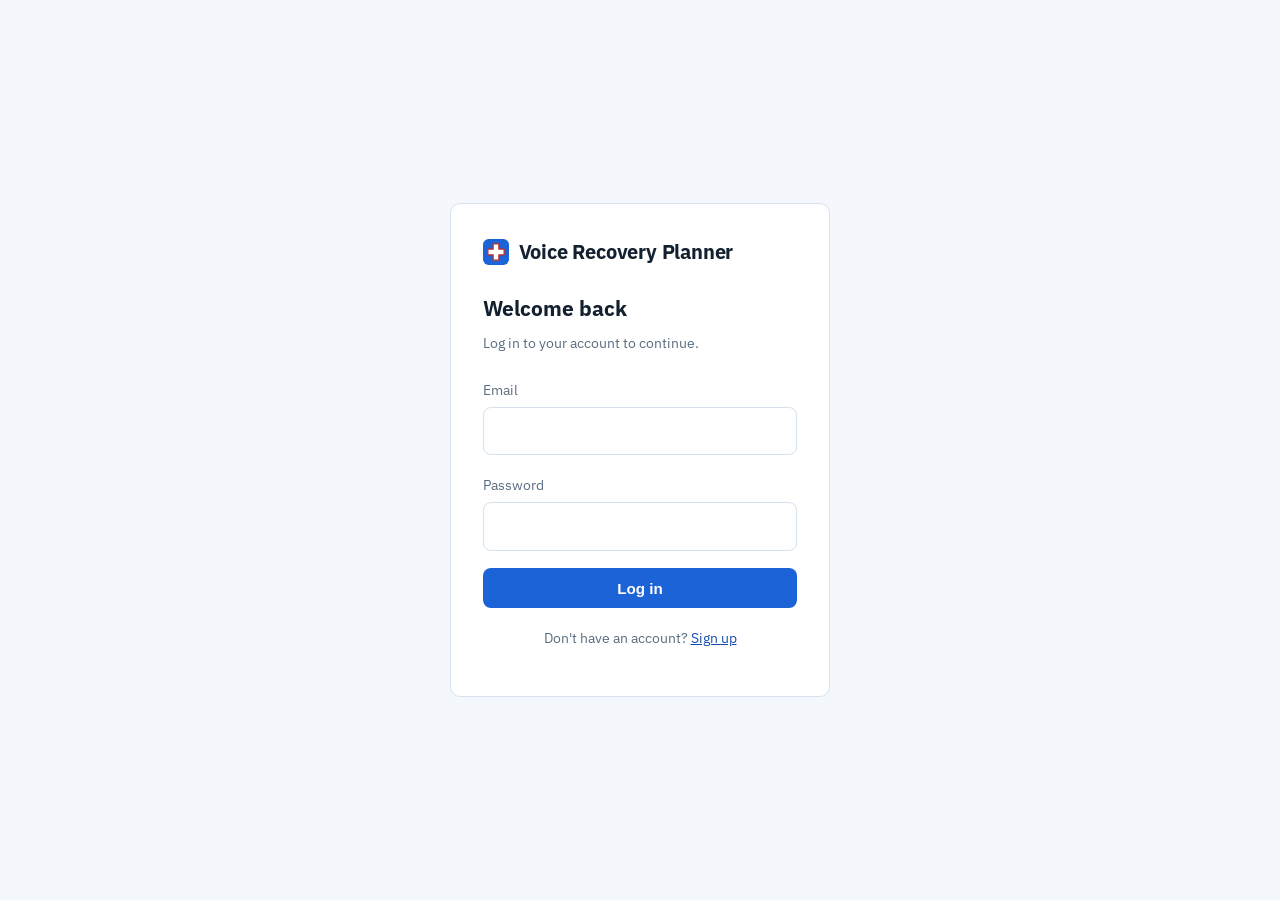
==== account/index.html @ 819eb89f "Add a login-based account version at /account/ for real usage analytics New /account/ folder mirrors" ====
<!doctype html>
<html lang="en">
<head>
<meta charset="UTF-8">
<meta name="viewport" content="width=device-width, initial-scale=1.0">
<title>Voice Recovery Planner</title>
<meta name="description" content="A daily companion app for life after laryngectomy — voice tracking, device care, appointments, medications, and recovery milestones.">
<link rel="icon" type="image/svg+xml" href="favicon.svg">
<link rel="preconnect" href="https://fonts.googleapis.com">
<link rel="preconnect" href="https://fonts.gstatic.com" crossorigin>
<link href="https://fonts.googleapis.com/css2?family=IBM+Plex+Mono:wght@400;500;600&family=IBM+Plex+Sans:wght@400;500;600;700&display=swap" rel="stylesheet">
<link rel="stylesheet" href="style.css?v=18">
<script>
  if (!localStorage.getItem("vrpAccountToken")) {
    location.href = "login.html";
  }
</script>
</head>
<body>

<header class="app-header">
  <div class="wrap">
    <div class="profile-lockup">
      <button class="avatar profile-nav-link" data-jump="profile" aria-label="My Profile">
        <svg width="14" height="14" viewBox="0 0 24 24" aria-hidden="true">
          <circle cx="12" cy="8" r="4" fill="currentColor"/>
          <path d="M4,21 C4,16 7.5,13.5 12,13.5 C16.5,13.5 20,16 20,21" fill="currentColor"/>
        </svg>
      </button>
      <nav class="profile-nav">
        <button class="profile-nav-link" data-jump="profile">My Profile</button>
        <button class="profile-nav-link" data-jump="wellbeing">Wellbeing</button>
      </nav>
    </div>
    <span class="logo-lockup">
      <svg width="26" height="26" viewBox="0 0 64 64" aria-hidden="true">
        <rect width="64" height="64" rx="14" fill="var(--accent)"/>
        <path d="M25,12 H39 V25 H52 V39 H39 V52 H25 V39 H12 V25 H25 Z"
              fill="#ffffff" stroke="var(--heartbeat)" stroke-width="3" stroke-linejoin="round"/>
      </svg>
      <span class="title">Voice Recovery Planner</span>
    </span>
  </div>
</header>
<canvas id="ecg-canvas"></canvas>

<div class="reminders-bar">
  <div class="wrap">
    <span class="status-line">
      <span id="reminders-dot" class="status-dot"></span>
      <span id="reminders-status">Reminders are off</span>
    </span>
    <button id="reminders-toggle" class="save-btn small">Enable reminders</button>
  </div>
</div>

<nav class="tabs">
  <div class="wrap tabs-scroll">
    <button class="tab tab-hidden" data-tab="profile">Profile</button>
    <button class="tab" data-tab="device">Device Care</button>
    <button class="tab" data-tab="appointments">Appointments &amp; Medications</button>
    <button class="tab active" data-tab="daily">Daily Tracker</button>
    <button class="tab" data-tab="dietary">Dietary</button>
    <button class="tab" data-tab="bloodwork">Bloodwork</button>
    <button class="tab" data-tab="journal">Symptom Journal</button>
    <button class="tab" data-tab="wellbeing">Wellbeing</button>
    <button class="tab" data-tab="milestones">Milestones</button>
    <button class="tab" data-tab="caregiver">Caregiver Log</button>
    <button class="tab" data-tab="tracking">Tracking</button>
  </div>
</nav>

<main class="wrap">

  <!-- PROFILE -->
  <section id="profile" class="panel">
    <h2>Profile</h2>
    <p class="subtitle">Background info worth having on hand — for new providers, or for you to look back on</p>

    <label class="field">Name <span class="field-optional">(optional — only used on the printed report)</span>
      <input type="text" id="profile-name" placeholder="Your name">
    </label>

    <p class="field-label">What led to your voice loss?</p>
    <div class="pill-group" id="profile-cause" data-group="profile-cause">
      <button data-value="Total Laryngectomy">Total Laryngectomy</button>
      <button data-value="Partial Laryngectomy">Partial Laryngectomy</button>
      <button data-value="Tracheostomy only">Tracheostomy only</button>
      <button data-value="Vocal Cord Paralysis">Vocal Cord Paralysis</button>
      <button data-value="Glossectomy / Oral Cancer Surgery">Glossectomy / Oral Cancer Surgery</button>
      <button data-value="ALS / Neurological">ALS / Neurological</button>
      <button data-value="Other">Other</button>
    </div>

    <label class="field">Diagnosis date
      <input type="date" id="profile-diagnosis-date">
    </label>
    <label class="field">Surgery / procedure date
      <input type="date" id="profile-surgery-date">
    </label>
    <label class="field">Tracheostomy date <span class="field-optional">(if different from surgery date)</span>
      <input type="date" id="profile-tracheostomy-date">
    </label>

    <p class="field-label">Current primary way you communicate</p>
    <div class="pill-group" id="profile-communication" data-group="profile-communication">
      <button data-value="Voice device (TEP)">Voice device (TEP)</button>
      <button data-value="Electrolarynx">Electrolarynx</button>
      <button data-value="Esophageal Speech">Esophageal Speech</button>
      <button data-value="ASL">ASL</button>
      <button data-value="Writing / notes app">Writing / notes app</button>
      <button data-value="Text-to-speech app">Text-to-speech app</button>
      <button data-value="Gestures">Gestures</button>
      <button data-value="Still learning">Still learning</button>
      <button data-value="Other">Other</button>
    </div>

    <label class="field">ENT / surgeon name &amp; phone
      <input type="text" id="profile-ent" placeholder="Dr. name, phone number">
    </label>
    <label class="field">Speech-language pathologist (SLP) name &amp; phone
      <input type="text" id="profile-slp" placeholder="Name, phone number">
    </label>
    <label class="field">Anything else your care team should know
      <textarea id="profile-notes" rows="4" placeholder="Allergies, other conditions, anything a new provider should know right away..."></textarea>
    </label>
    <button class="save-btn" data-save="profile">Save Profile</button>
  </section>

  <!-- DAILY VOICE & BREATHING TRACKER -->
  <section id="daily" class="panel active">
    <h2>Daily Voice &amp; Breathing Tracker</h2>
    <p class="subtitle">Track exercises, voicing time, and how your voice felt today</p>
    <label class="field">Date
      <input type="date" id="daily-date">
    </label>
    <div class="checklist" id="daily-checklist">
      <label><input type="checkbox" data-key="daily-diaphragmatic"> Diaphragmatic breathing</label>
      <label><input type="checkbox" data-key="daily-restperiod"> Voice rest period taken</label>
      <label><input type="checkbox" data-key="daily-pacing"> Practiced pacing / breath support while speaking</label>
      <label><input type="checkbox" data-key="daily-humming"> Humming or gentle voicing warm-up</label>
      <label><input type="checkbox" data-key="daily-therapy"> Speech therapy home exercises</label>
    </div>
    <p class="field-label">How did your voice feel today?</p>
    <div class="pill-group" id="daily-scale" data-group="daily-feel">
      <button data-value="Strained">Strained</button>
      <button data-value="Tired">Tired</button>
      <button data-value="Okay">Okay</button>
      <button data-value="Clear">Clear</button>
      <button data-value="Strong">Strong</button>
    </div>
    <label class="field">Notes
      <textarea id="daily-notes" rows="4" placeholder="Anything worth remembering about today..."></textarea>
    </label>
    <button class="save-btn" data-save="daily">Save Today's Entry</button>
    <div class="history" id="daily-history"></div>
  </section>

  <!-- DEVICE CARE SCHEDULE -->
  <section id="device" class="panel">
    <h2>Voice Device Care Schedule</h2>
    <p class="subtitle">Daily cleaning, weekly refurbishing, and resupply — never miss a step</p>

    <p class="field-label">Which device(s) do you use?</p>
    <div class="checklist" id="device-type-checklist">
      <label><input type="checkbox" data-key="devicetype-laryngectomy"> Laryngectomy (stoma / HME)</label>
      <label><input type="checkbox" data-key="devicetype-tep"> TEP (voice prosthesis)</label>
      <label><input type="checkbox" data-key="devicetype-avavoice"> Ava Voice</label>
      <label><input type="checkbox" data-key="devicetype-mira"> Mira</label>
    </div>

    <div class="card">
      <h3>Today</h3>
      <label><input type="checkbox" id="device-cleaned-today"> Cleaned overnight (before bed)</label>
    </div>

    <div class="card">
      <h3>This Week</h3>
      <div class="week-grid" id="device-week"></div>
    </div>

    <div class="card">
      <h3>Every 6 Months</h3>
      <label class="field">Last resupply ordered
        <input type="date" id="device-last-resupply">
      </label>
      <label class="field">Next resupply due
        <input type="date" id="device-next-resupply">
      </label>
    </div>

    <div class="card">
      <h3>Membrane Replacement (Ava Voice / Mira)</h3>
      <label class="field">Last replaced
        <input type="date" id="device-last-membrane">
      </label>
      <label class="field">Next due
        <input type="date" id="device-next-membrane">
      </label>
    </div>

    <div class="card">
      <h3>Unit Replacement (Ava Voice / Mira)</h3>
      <label class="field">Last replaced
        <input type="date" id="device-last-unit">
      </label>
      <label class="field">Next due
        <input type="date" id="device-next-unit">
      </label>
    </div>

    <label class="field">Device issue notes
      <textarea id="device-notes" rows="4" placeholder="Any issues with the device this week..."></textarea>
    </label>
    <button class="save-btn" data-save="device">Save</button>
  </section>

  <!-- DIETARY -->
  <section id="dietary" class="panel">
    <h2>Dietary</h2>
    <p class="subtitle">Track how you're getting nutrition today — by mouth, feeding tube, or IV</p>
    <label class="field">Date
      <input type="date" id="dietary-date">
    </label>
    <p class="field-label">Feeding method today</p>
    <div class="checklist" id="dietary-checklist">
      <label><input type="checkbox" data-key="dietary-mouth"> Feeding by mouth</label>
      <label><input type="checkbox" data-key="dietary-tube"> Feeding tube</label>
      <label><input type="checkbox" data-key="dietary-iv"> IV</label>
    </div>
    <label class="field">Notes (what/how much, tolerance, any issues)
      <textarea id="dietary-notes" rows="4" placeholder="What you ate or how feeding went today..."></textarea>
    </label>
    <button class="save-btn" data-save="dietary">Save Today's Entry</button>
    <div class="history" id="dietary-history"></div>
  </section>

  <!-- BLOODWORK -->
  <section id="bloodwork" class="panel">
    <h2>Bloodwork Tracking</h2>
    <p class="subtitle">Focused on anemia, thyroid, and vitamin/mineral/kidney (renal) function</p>
    <p class="field-label">Common tests worth asking your doctor about</p>
    <div class="checklist" id="bloodwork-checklist">
      <label><input type="checkbox" data-key="bloodwork-hgb"> Hemoglobin / Hematocrit (anemia)</label>
      <label><input type="checkbox" data-key="bloodwork-iron"> Iron / Ferritin</label>
      <label><input type="checkbox" data-key="bloodwork-b12"> Vitamin B12 / Folate</label>
      <label><input type="checkbox" data-key="bloodwork-vitd"> Vitamin D</label>
      <label><input type="checkbox" data-key="bloodwork-calcmag"> Calcium / Magnesium / Zinc</label>
      <label><input type="checkbox" data-key="bloodwork-tsh"> Thyroid function (TSH)</label>
      <label><input type="checkbox" data-key="bloodwork-renal"> Creatinine / eGFR / BUN (kidney/renal function)</label>
      <label><input type="checkbox" data-key="bloodwork-electrolytes"> Potassium / Sodium</label>
    </div>
    <div class="table-scroll">
      <table class="log-table" id="bloodwork-table">
        <thead><tr><th>Date</th><th>Test</th><th>Result</th><th>Normal range</th><th>Notes</th><th></th></tr></thead>
        <tbody></tbody>
      </table>
    </div>
    <button class="add-row-btn" data-add="bloodwork">+ Add result</button>
  </section>

  <!-- APPOINTMENTS & MEDICATIONS -->
  <section id="appointments" class="panel">
    <h2>Appointments &amp; Medications</h2>
    <p class="subtitle">ENT, oncology, speech-language pathology, and primary care — plus what you take, when, and any side effects</p>

    <h3>Appointments</h3>
    <div class="table-scroll">
      <table class="log-table" id="appointments-table">
        <thead><tr><th>Date</th><th>Provider / Type</th><th>Reason</th><th>Follow-up?</th><th></th></tr></thead>
        <tbody></tbody>
      </table>
    </div>
    <button class="add-row-btn" data-add="appointments">+ Add appointment</button>

    <h3>Medications</h3>
    <div class="table-scroll">
      <table class="log-table" id="medications-table">
        <thead><tr><th>Medication</th><th>Dose</th><th>Time</th><th>Taken</th><th>Notes</th><th></th></tr></thead>
        <tbody></tbody>
      </table>
    </div>
    <button class="add-row-btn" data-add="medications">+ Add medication</button>
  </section>

  <!-- SYMPTOM JOURNAL -->
  <section id="journal" class="panel">
    <h2>Symptom &amp; Side-Effect Journal</h2>
    <p class="subtitle">One entry per day — track what you notice and how it changes</p>
    <label class="field">Date
      <input type="date" id="journal-date">
    </label>
    <label class="field">What did you notice?
      <textarea id="journal-noticed" rows="3"></textarea>
    </label>
    <p class="field-label">Severity</p>
    <div class="pill-group" id="journal-severity" data-group="journal-severity">
      <button data-value="Mild">Mild</button>
      <button data-value="Moderate">Moderate</button>
      <button data-value="Concerning">Concerning</button>
      <button data-value="Call the doctor">Call the doctor</button>
    </div>
    <label class="field">What helped?
      <textarea id="journal-helped" rows="3"></textarea>
    </label>
    <p class="field-label">Red flags to watch for (per your care team's guidance)</p>
    <div class="checklist">
      <label><input type="checkbox" data-key="journal-flag-1"> Fever, unusual pain, or swelling around the stoma</label>
      <label><input type="checkbox" data-key="journal-flag-2"> Sudden change in breathing or difficulty clearing secretions</label>
      <label><input type="checkbox" data-key="journal-flag-3"> Signs of infection or bleeding</label>
    </div>
    <button class="save-btn" data-save="journal">Save Entry</button>
    <div class="history" id="journal-history"></div>
  </section>

  <!-- WELLBEING -->
  <section id="wellbeing" class="panel">
    <h2>Emotional Wellbeing</h2>
    <p class="subtitle">Whatever led here — an accident, cancer, or anything else — adjusting to a new voice or a new life is part of recovery too</p>

    <div class="resource-card">
      <h3>If you're in crisis right now</h3>
      <ul>
        <li><strong>Call or text 988</strong> — Suicide &amp; Crisis Lifeline, free and available 24/7. Texting works when speaking is hard.</li>
        <li><strong>Text HOME to 741741</strong> — Crisis Text Line, 24/7, text-only.</li>
        <li><strong>Call 911</strong> or go to your nearest ER for a medical emergency.</li>
      </ul>
      <h3>More support</h3>
      <ul>
        <li>American Cancer Society 24/7 Helpline — 1-800-227-2345</li>
        <li>CancerCare (free counseling &amp; support groups) — 1-800-813-4673</li>
        <li>NAMI HelpLine (mental health, any cause) — 1-800-950-6264</li>
        <li>WebWhispers — free online community for laryngectomees (webwhispers.org)</li>
        <li>SPOHNC — Support for People with Oral and Head and Neck Cancer (spohnc.org)</li>
      </ul>
      <p class="resource-note">This app doesn't replace professional care. If you're worried, reach out to your care team or one of the resources above.</p>
    </div>

    <label class="field">Date
      <input type="date" id="wellbeing-date">
    </label>

    <p class="field-label">Overall mood today</p>
    <div class="pill-group" id="wellbeing-mood" data-group="wellbeing-mood">
      <button data-value="Struggling">Struggling</button>
      <button data-value="Low">Low</button>
      <button data-value="Okay">Okay</button>
      <button data-value="Good">Good</button>
      <button data-value="Strong">Strong</button>
    </div>

    <p class="field-label">What's weighing on you today?</p>
    <div class="checklist" id="wellbeing-weighing-checklist">
      <label><input type="checkbox" data-key="wellbeing-weighing-isolation"> Isolation or loneliness</label>
      <label><input type="checkbox" data-key="wellbeing-weighing-grief"> Grief about the changes</label>
      <label><input type="checkbox" data-key="wellbeing-weighing-anxiety"> Anxiety about health or scans</label>
      <label><input type="checkbox" data-key="wellbeing-weighing-communication"> Frustration communicating</label>
      <label><input type="checkbox" data-key="wellbeing-weighing-recurrence"> Fear of recurrence</label>
      <label><input type="checkbox" data-key="wellbeing-weighing-bodyimage"> Body image</label>
      <label><input type="checkbox" data-key="wellbeing-weighing-financial"> Financial stress</label>
      <label><input type="checkbox" data-key="wellbeing-weighing-sleep"> Sleep trouble</label>
      <label><input type="checkbox" data-key="wellbeing-weighing-relationship"> Relationship strain</label>
      <label><input type="checkbox" data-key="wellbeing-weighing-other"> Other</label>
    </div>

    <p class="field-label">What helped today?</p>
    <div class="checklist" id="wellbeing-helped-checklist">
      <label><input type="checkbox" data-key="wellbeing-helped-talked"> Talked with someone</label>
      <label><input type="checkbox" data-key="wellbeing-helped-group"> Support group</label>
      <label><input type="checkbox" data-key="wellbeing-helped-therapy"> Therapy or counseling</label>
      <label><input type="checkbox" data-key="wellbeing-helped-meditation"> Meditation or prayer</label>
      <label><input type="checkbox" data-key="wellbeing-helped-activity"> Physical activity</label>
      <label><input type="checkbox" data-key="wellbeing-helped-creative"> Creative outlet</label>
      <label><input type="checkbox" data-key="wellbeing-helped-rest"> Rest</label>
      <label><input type="checkbox" data-key="wellbeing-helped-outdoors"> Time outdoors</label>
      <label><input type="checkbox" data-key="wellbeing-helped-other"> Other</label>
    </div>

    <label class="field">One good thing about today
      <textarea id="wellbeing-good-thing" rows="2" placeholder="Even something small counts..."></textarea>
    </label>
    <label class="field">Notes
      <textarea id="wellbeing-notes" rows="4" placeholder="Whatever's on your mind..."></textarea>
    </label>

    <p class="field-label">Please check in with your care team or a crisis line above if you notice</p>
    <div class="checklist">
      <label><input type="checkbox" data-key="wellbeing-flag-1"> Thoughts of harming yourself or ending your life</label>
      <label><input type="checkbox" data-key="wellbeing-flag-2"> Overwhelming hopelessness</label>
      <label><input type="checkbox" data-key="wellbeing-flag-3"> Can't get out of bed or function day to day</label>
      <label><input type="checkbox" data-key="wellbeing-flag-4"> Using alcohol or drugs to cope</label>
      <label><input type="checkbox" data-key="wellbeing-flag-5"> Withdrawing from everyone</label>
    </div>

    <button class="save-btn" data-save="wellbeing">Save Entry</button>
    <div class="history" id="wellbeing-history"></div>
  </section>

  <!-- MILESTONES -->
  <section id="milestones" class="panel">
    <h2>Recovery Milestones</h2>
    <p class="subtitle">Recovery isn't linear — mark the wins, however small</p>
    <div class="milestone-list" id="milestone-list"></div>
  </section>

  <!-- CAREGIVER LOG -->
  <section id="caregiver" class="panel">
    <h2>Caregiver Communication Log</h2>
    <p class="subtitle">For the people around you — what works, what to try, what to avoid</p>
    <label class="field">Date
      <input type="date" id="caregiver-date">
    </label>
    <p class="field-label">Communication method used today</p>
    <div class="pill-group" id="caregiver-method" data-group="caregiver-method">
      <button data-value="Voice device">Voice device</button>
      <button data-value="TEP">TEP</button>
      <button data-value="Electrolarynx">Electrolarynx</button>
      <button data-value="Esophageal Speech">Esophageal Speech</button>
      <button data-value="ASL">ASL</button>
      <button data-value="Writing / notes app">Writing / notes app</button>
      <button data-value="Gestures">Gestures</button>
      <button data-value="Text-to-speech app">Text-to-speech app</button>
      <button data-value="Other">Other</button>
    </div>
    <label class="field">What worked well this week
      <textarea id="caregiver-worked" rows="3"></textarea>
    </label>
    <label class="field">What was frustrating or hard to communicate
      <textarea id="caregiver-hard" rows="3"></textarea>
    </label>
    <label class="field">One thing to try differently next week
      <textarea id="caregiver-try" rows="3"></textarea>
    </label>
    <button class="save-btn" data-save="caregiver">Save Entry</button>
    <div class="history" id="caregiver-history"></div>
  </section>

  <!-- TRACKING -->
  <section id="tracking" class="panel">
    <h2>Tracking &amp; Reports</h2>
    <p class="subtitle">A visual summary of everything you've logged — built to share with your SLP or care team</p>

    <div class="profile-summary" id="tracking-profile"></div>

    <div class="stat-tiles" id="tracking-stats"></div>

    <div class="chart-card">
      <h3>Voice quality — last 14 entries</h3>
      <div class="chart-wrap" id="chart-voice"></div>
      <details class="chart-table"><summary>View as table</summary><div id="chart-voice-table"></div></details>
    </div>

    <div class="chart-card">
      <h3>Emotional wellbeing — last 14 entries</h3>
      <div class="chart-wrap" id="chart-wellbeing"></div>
      <details class="chart-table"><summary>View as table</summary><div id="chart-wellbeing-table"></div></details>
    </div>

    <div class="chart-card">
      <h3>Medication adherence</h3>
      <div class="chart-wrap" id="chart-meds"></div>
      <details class="chart-table"><summary>View as table</summary><div id="chart-meds-table"></div></details>
    </div>

    <div class="chart-card">
      <h3>Symptom severity breakdown</h3>
      <div class="chart-wrap" id="chart-severity"></div>
      <details class="chart-table"><summary>View as table</summary><div id="chart-severity-table"></div></details>
    </div>

    <div class="chart-card">
      <h3>Recovery milestones progress</h3>
      <div class="chart-wrap" id="chart-milestones"></div>
      <details class="chart-table"><summary>View as table</summary><div id="chart-milestones-table"></div></details>
    </div>

    <button class="save-btn no-print" id="print-tracking-btn">Print / Save as PDF for your care team</button>
  </section>

</main>

<footer class="app-footer">
  <div class="wrap">
    <p>Your health tracking data stays on this device only, with one exception: if you turn on
      push reminders, your appointment and medication details sync to our reminder server so it
      knows when to notify you. We also log which features you use (never their content) so we
      can see real usage and improve the app.
      <button id="export-btn" class="link-btn">Export all data (.json)</button> ·
      <button id="clear-btn" class="link-btn danger">Clear all data</button> ·
      <button id="sample-data-btn" class="link-btn">Load sample data (demo)</button> ·
      <button id="logout-btn" class="link-btn">Log out</button>
    </p>
  </div>
</footer>

<script src="auth.js"></script>
<script src="sample-data.js"></script>
<script src="ecg.js"></script>
<script src="reminders.js"></script>
<script src="app.js"></script>
<script src="tracking.js"></script>
</body>
</html>
---- account/style.css ----
/* ============================================================
   Voice Recovery Planner — clinical patient-app design system
   Grounded in real reference patterns (Apple Health, MyChart,
   Philips/Masimo/Tandem device UI): crisp whites + cool blues,
   a single purposeful accent, color as information not ornament,
   generous plain-language typography, no decorative animation.
   ============================================================ */

:root {
  /* grounds: crisp white, cool light-blue tint */
  --bg: #f4f8fc;
  --panel: #ffffff;
  --panel-raised: #eef4fb;

  /* ink */
  --ink: #12202f;
  --ink-muted: #5a6d80;
  --ink-faint: #93a3b3;

  /* structure */
  --border: #d7e2ee;
  --border-strong: #aec2d6;

  /* accent: single clinical blue, used purposefully */
  --accent: #1b63d6;
  --accent-strong: #144fb0;
  --accent-soft: #e4edfb;
  --accent-glow: rgba(27, 99, 214, 0.4);
  --on-accent: #ffffff;

  /* semantic status — reserved for real state, not decoration */
  --ok: #1b63d6;
  --warn: #b5750f;
  --crit: #c62f22;

  --font-display: "IBM Plex Sans", -apple-system, BlinkMacSystemFont, sans-serif;
  --font-mono: "IBM Plex Mono", ui-monospace, "SF Mono", Menlo, monospace;

  --radius: 10px;

  /* heartbeat mark: fixed red, independent of the interactive accent color,
     always on — this app does not follow system dark mode. */
  --heartbeat: #c62f22;
}

* { box-sizing: border-box; }

::selection {
  background: var(--accent-soft);
  color: var(--ink);
}

body {
  margin: 0;
  font-family: var(--font-display);
  background: var(--bg);
  color: var(--ink);
  line-height: 1.6;
  -webkit-font-smoothing: antialiased;
}

a { color: var(--accent-strong); }

.wrap {
  max-width: 760px;
  margin: 0 auto;
  padding: 0 1.25rem;
}

/* ---------- header ---------- */

.app-header {
  position: relative;
  border-bottom: 1px solid var(--border);
  padding: 1.1rem 0;
  background: var(--panel);
  overflow: hidden;
}

.app-header::after {
  content: "";
  position: absolute;
  inset: 0;
  background: linear-gradient(
    100deg,
    transparent 0%,
    var(--accent-glow) 45%,
    transparent 60%
  );
  background-size: 250% 100%;
  animation: shimmer 10s ease-in-out infinite;
  pointer-events: none;
}

#ecg-canvas {
  display: block;
  width: 100%;
  height: 32px;
  background: var(--panel);
  border-bottom: 1px solid var(--border);
}

@media (prefers-reduced-motion: reduce) {
  .app-header::after { animation: none; }
}

@keyframes shimmer {
  0%, 100% { background-position: 120% 0; }
  50% { background-position: -20% 0; }
}

.app-header .wrap {
  position: relative;
  display: flex;
  align-items: baseline;
  gap: 1rem;
  flex-wrap: wrap;
}

.profile-lockup {
  display: inline-flex;
  align-items: center;
  gap: 0.6rem;
}

.avatar {
  display: inline-flex;
  align-items: center;
  justify-content: center;
  width: 26px;
  height: 26px;
  border-radius: 50%;
  background: var(--accent);
  border: none;
  cursor: pointer;
  flex-shrink: 0;
  padding: 0;
}

.profile-nav {
  display: inline-flex;
  align-items: center;
  gap: 0.5rem;
}

.profile-nav-link {
  background: none;
  border: none;
  color: var(--ink-muted);
  font-size: 0.82rem;
  cursor: pointer;
  padding: 0;
  font: inherit;
  text-decoration: underline;
  text-underline-offset: 2px;
}

.profile-nav-link:hover {
  color: var(--accent-strong);
}

.avatar.profile-nav-link,
.avatar.profile-nav-link:hover {
  background: var(--accent);
  color: var(--on-accent);
  text-decoration: none;
}

.avatar.profile-nav-link:hover {
  background: var(--accent-strong);
}

.logo-lockup {
  display: inline-flex;
  align-items: center;
  gap: 0.5rem;
}

.title {
  font-weight: 700;
  font-size: 1.25rem;
  letter-spacing: -0.01em;
}

/* ---------- reminders bar ---------- */

.reminders-bar {
  background: var(--panel-raised);
  border-bottom: 1px solid var(--border);
}

.reminders-bar .wrap {
  display: flex;
  align-items: center;
  justify-content: space-between;
  gap: 1rem;
  padding: 0.6rem 1.25rem;
  flex-wrap: wrap;
}

.status-line {
  display: inline-flex;
  align-items: center;
  gap: 0.55rem;
}

.status-dot {
  width: 9px;
  height: 9px;
  border-radius: 50%;
  background: var(--ink-faint);
  flex-shrink: 0;
}

.status-dot.active {
  background: var(--accent);
}

#reminders-status {
  font-size: 0.85rem;
  color: var(--ink-muted);
}

/* ---------- tabs ---------- */

.tabs {
  border-bottom: 1px solid var(--border);
  background: var(--panel);
  position: sticky;
  top: 0;
  z-index: 5;
}

.tabs::after {
  content: "";
  position: absolute;
  top: 0;
  right: 0;
  bottom: 0;
  width: 28px;
  background: linear-gradient(to right, transparent, var(--panel));
  pointer-events: none;
}

.tabs-scroll {
  display: flex;
  gap: 0.3rem;
  overflow-x: auto;
  padding: 0.6rem 1.25rem;
  position: relative;
}

/* ---------- wide-content scroll wrappers ---------- */

.table-scroll {
  overflow-x: auto;
  margin-bottom: 1rem;
}

.table-scroll table.log-table {
  margin-bottom: 0;
}

.tab {
  flex: 0 0 auto;
  border: 1px solid transparent;
  background: transparent;
  color: var(--ink-muted);
  font-size: 0.88rem;
  font-weight: 500;
  padding: 0.5rem 0.9rem;
  border-radius: 999px;
  cursor: pointer;
  white-space: nowrap;
  transition: color 0.15s, background 0.15s;
}

.tab:hover {
  color: var(--ink);
  background: var(--panel-raised);
}

.tab-hidden {
  display: none;
}

.tab.active {
  background: var(--accent-soft);
  color: var(--accent-strong);
  font-weight: 600;
}

/* ---------- content ---------- */

main.wrap {
  padding-top: 1.85rem;
  padding-bottom: 2.5rem;
}

.panel { display: none; }
.panel.active { display: block; }

.panel h2 {
  margin: 0 0 0.3rem;
  font-size: 1.5rem;
  letter-spacing: -0.01em;
  text-wrap: balance;
}

.subtitle {
  color: var(--ink-muted);
  margin: 0 0 1.75rem;
  max-width: 46ch;
}

.panel h3 {
  margin: 1.75rem 0 0.9rem;
  font-size: 1.1rem;
  font-weight: 600;
  color: var(--ink);
}

.panel h3:first-of-type {
  margin-top: 0;
}

.field-optional {
  font-weight: 400;
  color: var(--ink-faint);
}

.field {
  display: block;
  margin-bottom: 1.1rem;
  font-size: 0.9rem;
  color: var(--ink-muted);
}

.field input, .field textarea {
  display: block;
  width: 100%;
  margin-top: 0.4rem;
  padding: 0.65rem 0.75rem;
  border: 1px solid var(--border);
  border-radius: 8px;
  background: var(--panel);
  color: var(--ink);
  font: inherit;
  font-size: 1rem;
}

.field input[type="date"] {
  font-variant-numeric: tabular-nums;
}

.field input:focus, .field textarea:focus {
  outline: none;
  border-color: var(--accent);
  box-shadow: 0 0 0 3px var(--accent-soft);
}

.field-label {
  font-size: 0.85rem;
  font-weight: 600;
  color: var(--ink-muted);
  margin: 0 0 0.65rem;
}

/* ---------- checklists ---------- */

.checklist {
  display: flex;
  flex-direction: column;
  gap: 0.7rem;
  margin-bottom: 1.4rem;
}

.checklist label {
  display: flex;
  align-items: center;
  gap: 0.7rem;
  font-size: 0.98rem;
}

input[type="checkbox"] {
  appearance: none;
  -webkit-appearance: none;
  width: 20px;
  height: 20px;
  min-width: 20px;
  border: 1.5px solid var(--border-strong);
  border-radius: 5px;
  background: var(--panel);
  cursor: pointer;
  position: relative;
  transition: border-color 0.15s, background 0.15s;
}

input[type="checkbox"]:hover { border-color: var(--accent); }

input[type="checkbox"]:checked {
  background: var(--accent);
  border-color: var(--accent);
}

input[type="checkbox"]:checked::after {
  content: "";
  position: absolute;
  left: 6px;
  top: 2px;
  width: 5px;
  height: 10px;
  border: solid var(--on-accent);
  border-width: 0 2px 2px 0;
  transform: rotate(45deg);
}

/* ---------- pills: single-select ---------- */

.pill-group {
  display: flex;
  flex-wrap: wrap;
  gap: 0.5rem;
  margin-bottom: 1.4rem;
}

.pill-group button {
  border: 1px solid var(--border);
  background: var(--panel);
  color: var(--ink-muted);
  padding: 0.45rem 1rem;
  border-radius: 999px;
  font-size: 0.88rem;
  cursor: pointer;
  transition: border-color 0.15s, color 0.15s, background 0.15s;
}

.pill-group button:hover { border-color: var(--accent); color: var(--ink); }

.pill-group button.selected {
  background: var(--accent);
  color: var(--on-accent);
  border-color: var(--accent);
  font-weight: 600;
}

/* ---------- buttons ---------- */

.save-btn, .add-row-btn {
  background: var(--accent);
  color: var(--on-accent);
  border: none;
  padding: 0.7rem 1.3rem;
  border-radius: 8px;
  font-size: 0.95rem;
  font-weight: 600;
  cursor: pointer;
  margin-bottom: 1.5rem;
  transition: background 0.15s, transform 0.05s;
}

.save-btn:hover, .add-row-btn:hover {
  background: var(--accent-strong);
}

.save-btn:active, .add-row-btn:active { transform: translateY(1px); }

.save-btn.small {
  margin-bottom: 0;
  padding: 0.45rem 1rem;
  font-size: 0.85rem;
}

/* ---------- cards ---------- */

.card {
  background: var(--panel);
  border: 1px solid var(--border);
  border-radius: var(--radius);
  padding: 1.1rem 1.3rem;
  margin-bottom: 1.25rem;
}

.card h3 {
  margin-top: 0;
  font-size: 1rem;
  font-weight: 600;
  color: var(--ink);
}

/* ---------- resource / crisis-support card ---------- */

.resource-card {
  background: var(--accent-soft);
  border: 1px solid var(--border);
  border-left: 4px solid var(--accent);
  border-radius: var(--radius);
  padding: 1.1rem 1.3rem;
  margin-bottom: 1.5rem;
}

.resource-card h3 {
  margin: 0 0 0.5rem;
  font-size: 0.95rem;
  font-weight: 700;
  color: var(--accent-strong);
}

.resource-card h3:not(:first-child) {
  margin-top: 1rem;
}

.resource-card ul {
  margin: 0;
  padding-left: 1.2rem;
}

.resource-card li {
  margin-bottom: 0.4rem;
  font-size: 0.92rem;
}

.resource-note {
  margin: 0.85rem 0 0;
  font-size: 0.8rem;
  color: var(--ink-muted);
  font-style: italic;
}

.week-grid {
  display: grid;
  grid-template-columns: repeat(7, 1fr);
  gap: 0.5rem;
  text-align: center;
}

.week-grid .day {
  display: flex;
  flex-direction: column;
  align-items: center;
  gap: 0.4rem;
  font-size: 0.75rem;
  color: var(--ink-muted);
}

.week-grid input[type="checkbox"] {
  width: 22px;
  height: 22px;
}

.week-grid input[type="checkbox"]:checked::after {
  left: 7px;
  top: 3px;
}

/* ---------- tables ---------- */

table.log-table {
  width: 100%;
  border-collapse: collapse;
  margin-bottom: 1rem;
  font-size: 0.9rem;
}

table.log-table th {
  text-align: left;
  background: var(--panel-raised);
  color: var(--ink-muted);
  padding: 0.6rem 0.55rem;
  font-size: 0.78rem;
  font-weight: 600;
}

table.log-table td {
  border: 1px solid var(--border);
  padding: 0.3rem;
}

table.log-table input {
  width: 100%;
  border: none;
  background: transparent;
  color: var(--ink);
  font: inherit;
  padding: 0.4rem;
}

table.log-table input[type="date"],
table.log-table input:not([type]),
table.log-table input[type="text"] {
  font-variant-numeric: tabular-nums;
}

table.log-table input:focus {
  outline: 1px solid var(--accent);
  border-radius: 3px;
}

table.log-table input[type="checkbox"] {
  width: 18px;
  height: 18px;
}

.row-remove {
  background: none;
  border: none;
  color: var(--crit);
  cursor: pointer;
  font-size: 1.05rem;
}

/* ---------- milestones ---------- */

.milestone-list {
  display: flex;
  flex-direction: column;
  gap: 0.75rem;
}

.milestone-item {
  display: flex;
  align-items: center;
  gap: 0.8rem;
  background: var(--panel);
  border: 1px solid var(--border);
  border-radius: var(--radius);
  padding: 0.8rem 1rem;
}

.milestone-item:has(input:checked) {
  background: var(--accent-soft);
  border-color: var(--accent);
}

.milestone-item input[type="checkbox"] {
  width: 22px;
  height: 22px;
  flex-shrink: 0;
}

.milestone-item .label {
  flex: 1;
  font-size: 0.96rem;
}

.milestone-item input[type="date"] {
  border: 1px solid var(--border);
  background: var(--panel);
  color: var(--ink-muted);
  border-radius: 6px;
  padding: 0.35rem 0.55rem;
  font-size: 0.82rem;
  font-variant-numeric: tabular-nums;
}

/* ---------- history entries ---------- */

.history {
  border-top: 1px solid var(--border);
  padding-top: 1rem;
}

.history-entry {
  background: var(--panel);
  border: 1px solid var(--border);
  border-radius: var(--radius);
  padding: 0.85rem 1.1rem;
  margin-bottom: 0.75rem;
  font-size: 0.92rem;
}

.history-entry .entry-date {
  font-weight: 700;
  font-size: 0.85rem;
  color: var(--accent-strong);
  margin-bottom: 0.3rem;
  font-variant-numeric: tabular-nums;
}

/* ---------- footer ---------- */

.app-footer {
  border-top: 1px solid var(--border);
  padding: 1rem 0 2rem;
}

.app-footer p {
  color: var(--ink-muted);
  font-size: 0.82rem;
  margin: 0;
}

.link-btn {
  background: none;
  border: none;
  color: var(--accent-strong);
  cursor: pointer;
  font-size: 0.82rem;
  padding: 0;
  text-decoration: underline;
}

.link-btn.danger {
  color: var(--crit);
}

/* ---------- tracking: profile summary ---------- */

.profile-summary {
  background: var(--panel);
  border: 1px solid var(--border);
  border-radius: var(--radius);
  padding: 1.1rem 1.3rem;
  margin-bottom: 1.25rem;
}

.profile-summary h3 {
  margin: 0 0 0.9rem;
  font-size: 1rem;
  font-weight: 600;
  color: var(--ink);
}

.profile-summary-grid {
  display: grid;
  grid-template-columns: repeat(auto-fit, minmax(180px, 1fr));
  gap: 0.75rem 1.5rem;
}

.profile-summary-item {
  display: flex;
  flex-direction: column;
  gap: 0.2rem;
}

.profile-summary-label {
  font-size: 0.75rem;
  color: var(--ink-muted);
}

.profile-summary-value {
  font-size: 0.95rem;
  color: var(--ink);
  font-weight: 500;
}

/* ---------- tracking: stat tiles ---------- */

.stat-tiles {
  display: grid;
  grid-template-columns: repeat(auto-fit, minmax(150px, 1fr));
  gap: 0.75rem;
  margin-bottom: 1.5rem;
}

.stat-tile {
  display: flex;
  flex-direction: column;
  gap: 0.35rem;
  background: var(--panel);
  border: 1px solid var(--border);
  border-radius: var(--radius);
  padding: 0.9rem 1rem;
}

.stat-label {
  font-size: 0.78rem;
  color: var(--ink-muted);
}

.stat-value {
  font-size: 1.6rem;
  font-weight: 600;
  color: var(--ink);
}

/* ---------- tracking: chart cards ---------- */

.chart-card {
  background: var(--panel);
  border: 1px solid var(--border);
  border-radius: var(--radius);
  padding: 1.1rem 1.3rem;
  margin-bottom: 1.25rem;
}

.chart-card h3 {
  margin: 0 0 0.9rem;
  font-size: 1rem;
  font-weight: 600;
  color: var(--ink);
}

.chart-wrap {
  position: relative;
}

.chart-svg {
  display: block;
  width: 100%;
  height: auto;
}

.chart-grid {
  stroke: var(--border);
  stroke-width: 1;
}

.chart-tick, .chart-axis-label {
  fill: var(--ink-faint);
  font-size: 8px;
  font-family: var(--font-display);
}

.bar-mark { cursor: pointer; }
.bar-mark rect { transition: opacity 0.1s; }
.bar-mark:hover rect, .bar-mark.mark-hover rect, .bar-mark:focus rect {
  opacity: 0.75;
}
.bar-mark:focus { outline: none; }

.donut-svg { width: 160px; max-width: 100%; height: auto; margin: 0 auto; display: block; }

.donut-slice { cursor: pointer; transition: opacity 0.1s; }
.donut-slice:hover, .donut-slice.mark-hover, .donut-slice:focus {
  opacity: 0.8;
  outline: none;
}

.donut-center-value {
  font-size: 20px;
  font-weight: 700;
  fill: var(--ink);
  font-family: var(--font-display);
}

.donut-center-label {
  font-size: 8px;
  fill: var(--ink-faint);
  font-family: var(--font-display);
}

.chart-legend {
  display: flex;
  flex-wrap: wrap;
  justify-content: center;
  gap: 0.6rem 1.1rem;
  margin-top: 0.9rem;
}

.legend-item {
  display: inline-flex;
  align-items: center;
  gap: 0.4rem;
  font-size: 0.82rem;
  color: var(--ink-muted);
}

.legend-swatch {
  width: 10px;
  height: 10px;
  border-radius: 2px;
  flex-shrink: 0;
}

.chart-tooltip {
  position: absolute;
  transform: translate(-50%, -100%);
  background: var(--ink);
  color: #ffffff;
  font-size: 0.78rem;
  padding: 0.35rem 0.6rem;
  border-radius: 6px;
  white-space: nowrap;
  pointer-events: none;
  opacity: 0;
  transition: opacity 0.1s;
  z-index: 10;
}

.chart-tooltip.visible { opacity: 1; }

.chart-empty {
  color: var(--ink-muted);
  font-size: 0.9rem;
  padding: 1.5rem 0;
  text-align: center;
}

.chart-table {
  margin-top: 0.75rem;
}

.chart-table summary {
  font-size: 0.82rem;
  color: var(--accent-strong);
  cursor: pointer;
}

.chart-data-table {
  margin-top: 0.6rem;
  margin-bottom: 0;
}

/* ---------- print (for sharing the Tracking page) ---------- */

@media print {
  .app-header, #ecg-canvas, .reminders-bar, .tabs, .app-footer, .no-print {
    display: none !important;
  }
  main.wrap { padding-top: 0; }
  .panel { display: none !important; }
  #tracking.panel { display: block !important; }
  .chart-card, .stat-tile, .profile-summary { break-inside: avoid; }
}
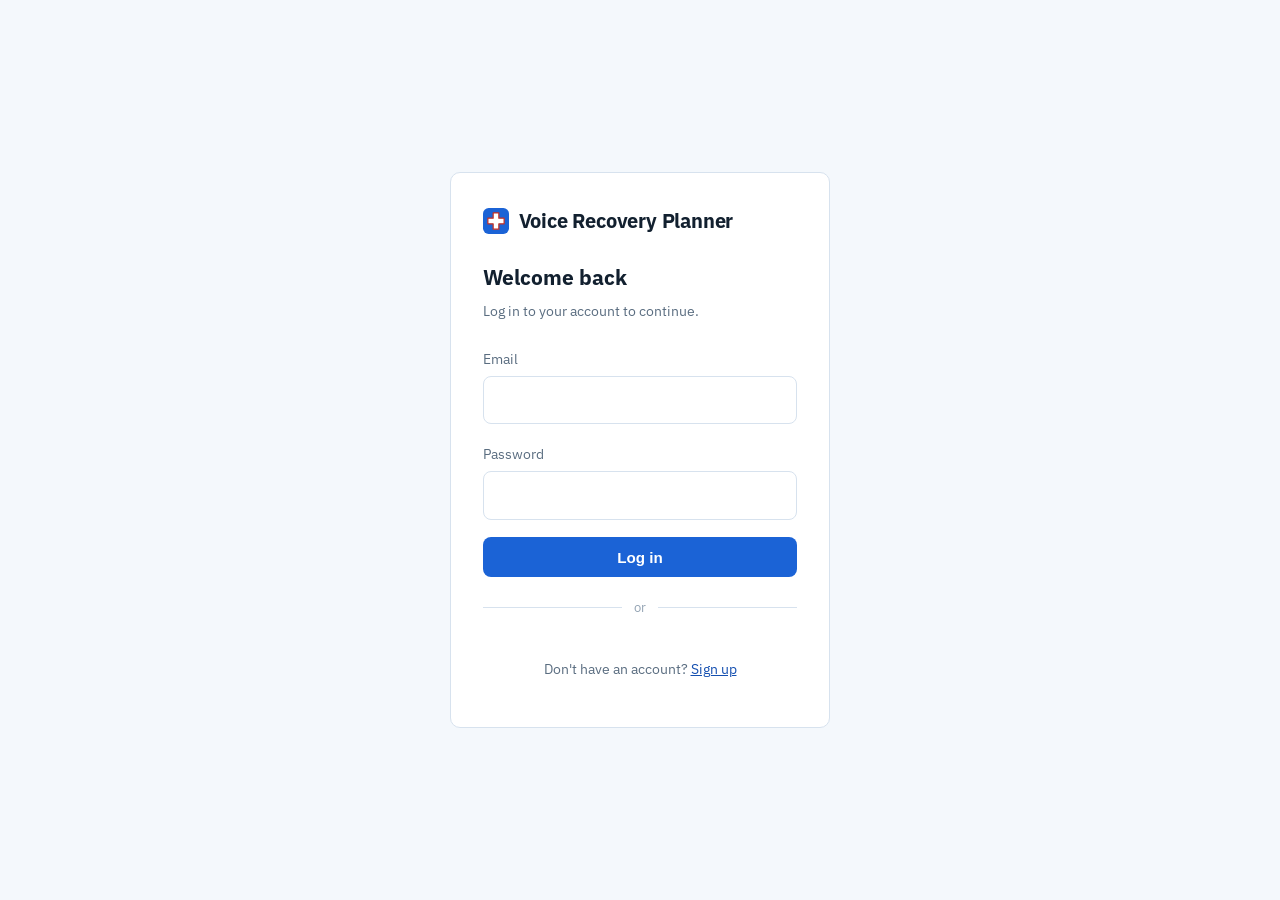
==== commit d860b8e4: "Add a visible Log out button to the account header The only logout control was a small text link bur" ====
--- a/account/index.html
+++ b/account/index.html
@@ -30,6 +30,7 @@
       <nav class="profile-nav">
         <button class="profile-nav-link" data-jump="profile">My Profile</button>
         <button class="profile-nav-link" data-jump="wellbeing">Wellbeing</button>
+        <button class="profile-nav-link" id="header-logout-btn">Log out</button>
       </nav>
     </div>
     <span class="logo-lockup">
